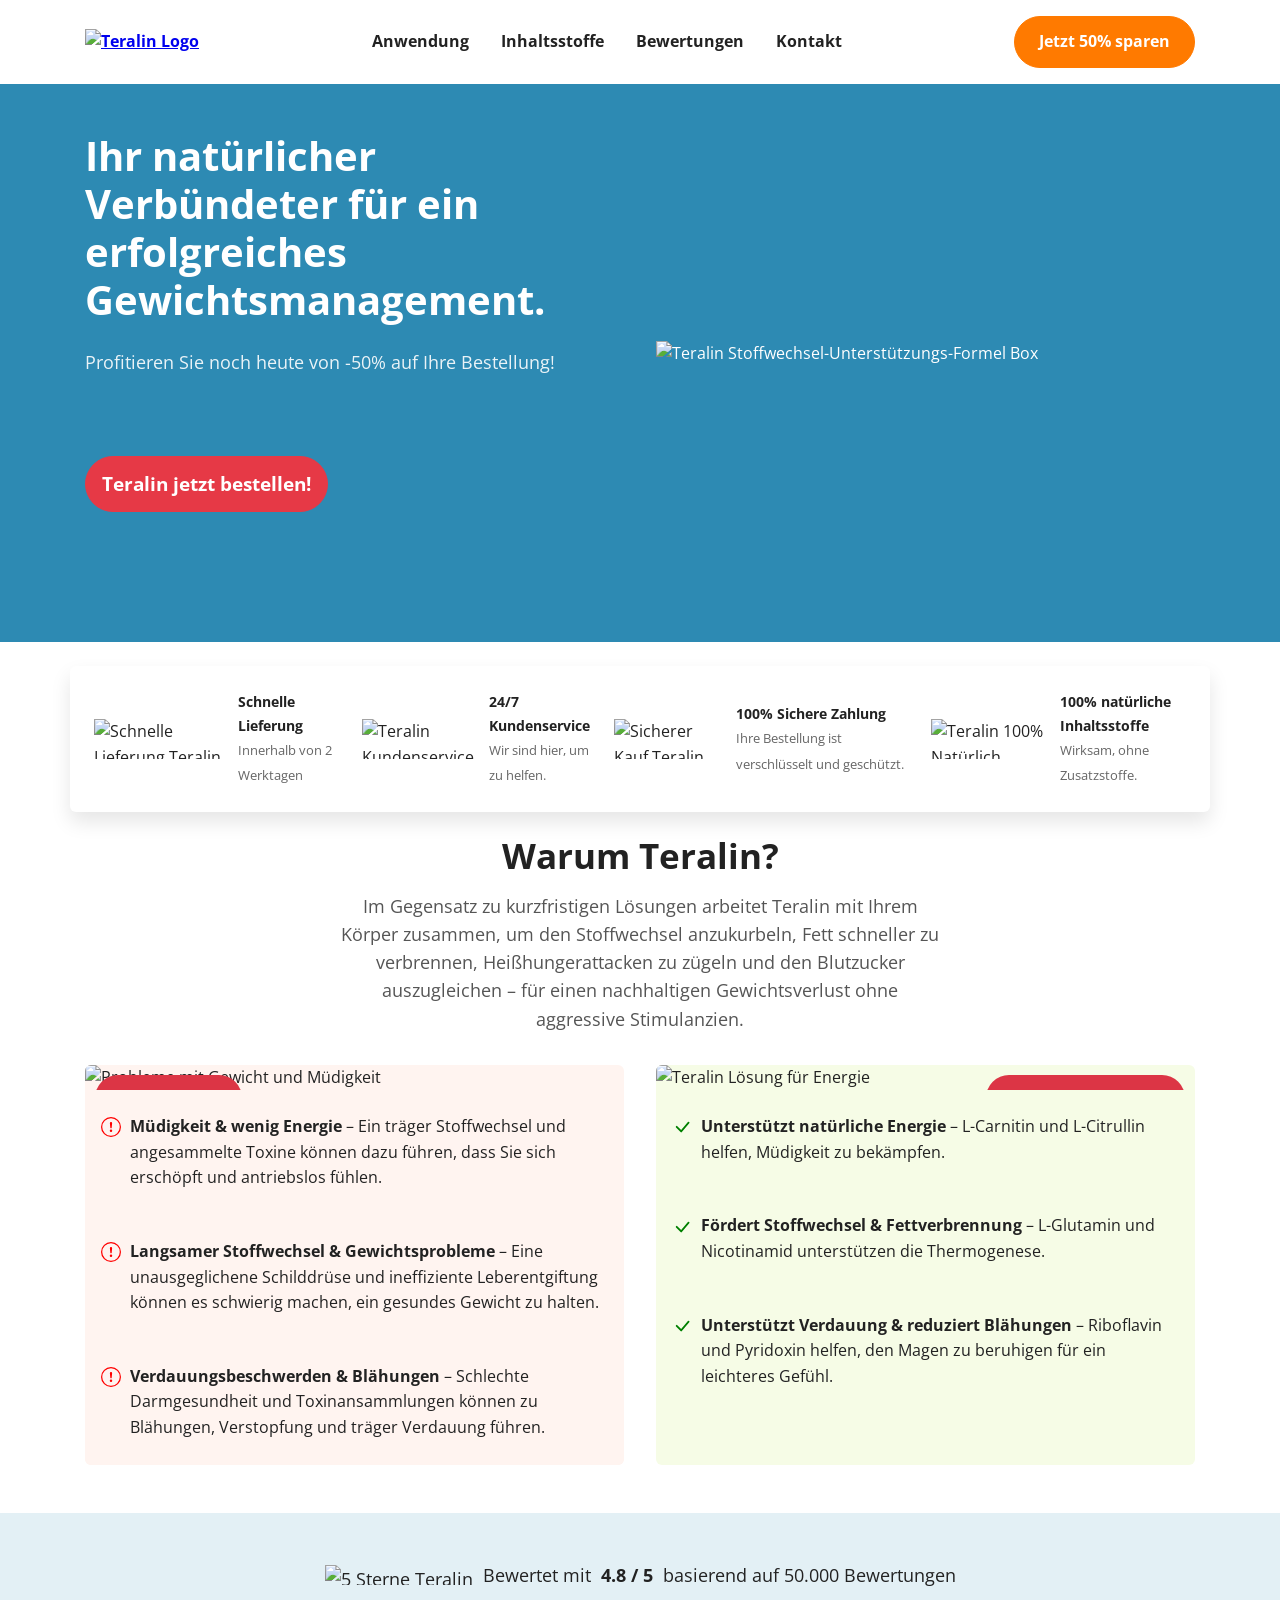
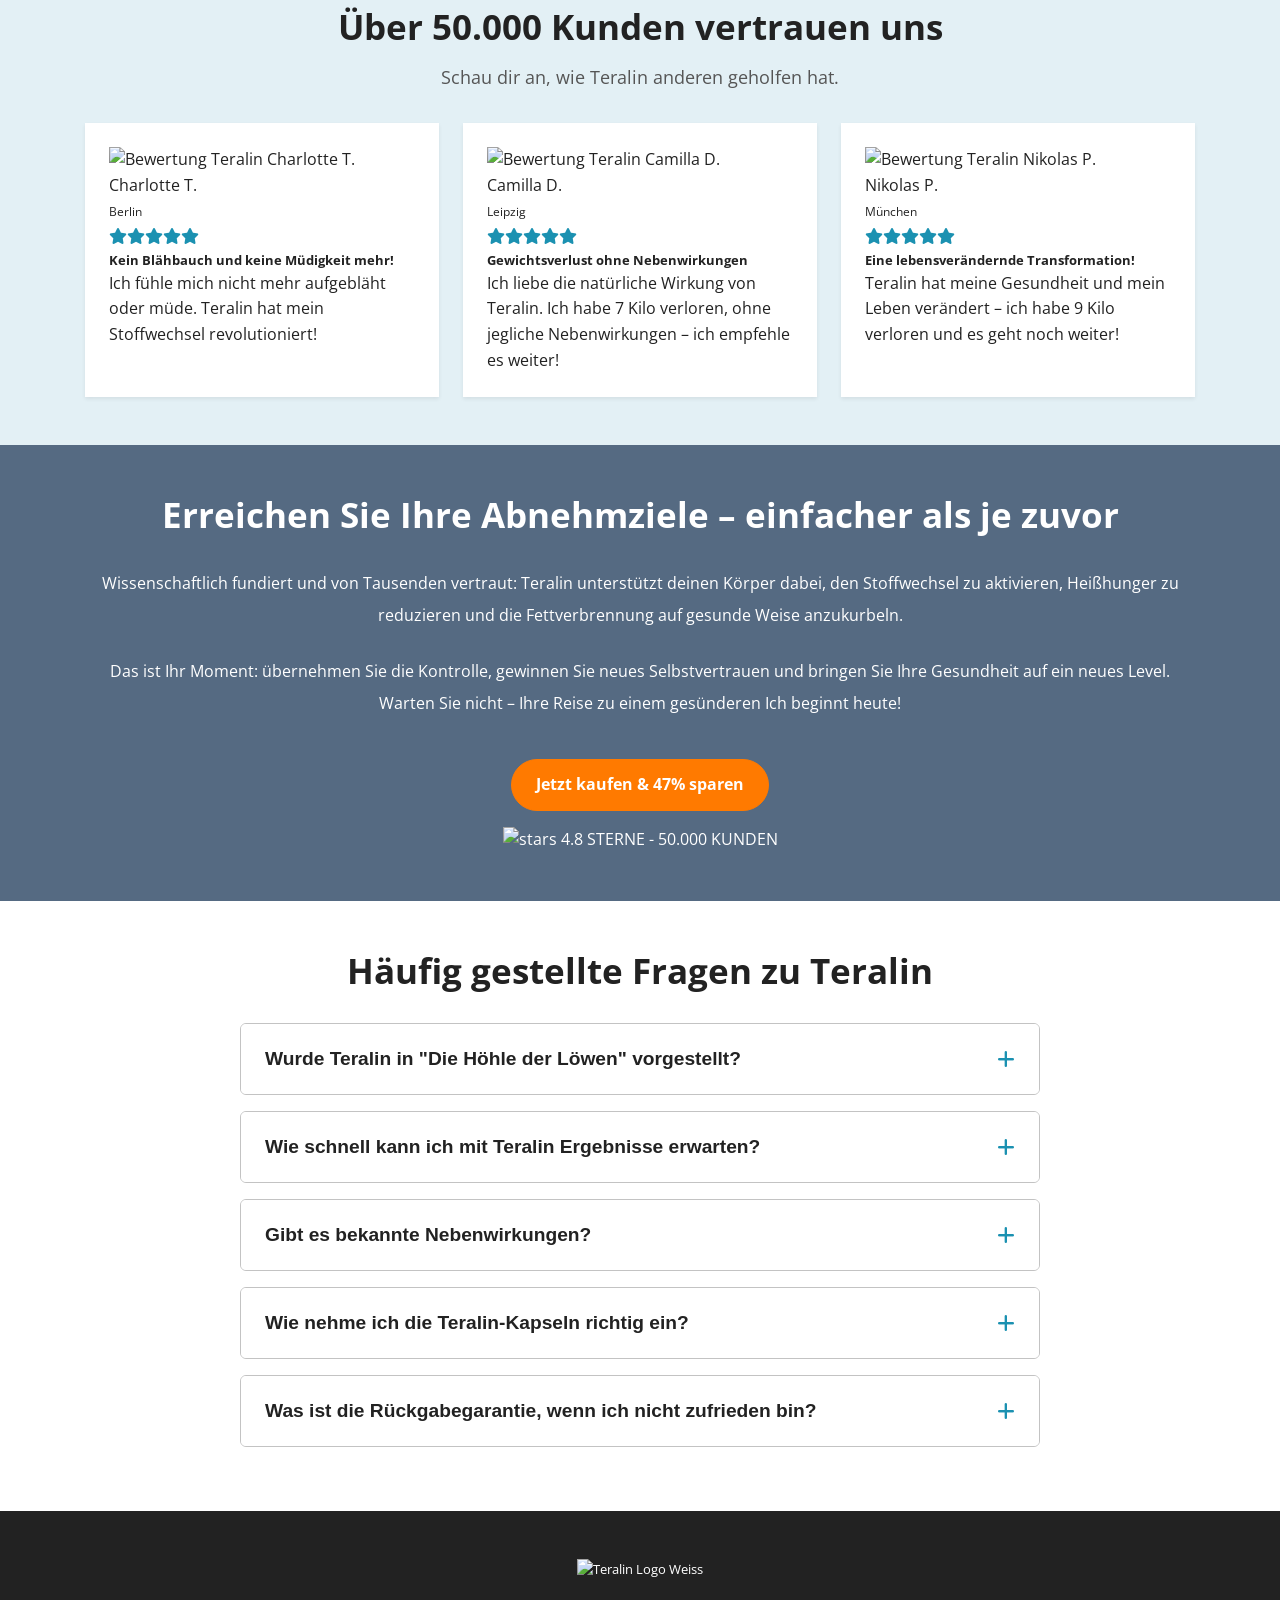
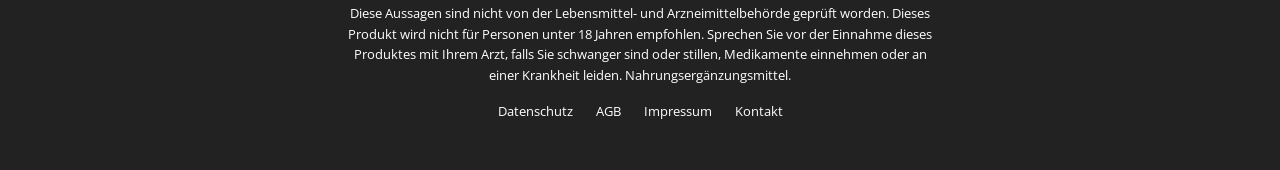
==== index_old.html @ 9d72eab4 "Migrate tw-teralin-de from droplet 64.23.143.127" ====
<!DOCTYPE html>
<html lang="de-DE">
<head>
    <meta charset="UTF-8">
    <meta name="viewport" content="width=device-width, initial-scale=1.0">
    
    <title>Teralin Deutschland - Natürliche Unterstützung für das Gewichtsmanagement | Bewertungen & Preis</title>
    <meta name="description" content="Entdecken Sie Teralin, die natürliche Formel zur Unterstützung des Stoffwechsels. Wirksam für Gewichtsverlust und Wohlbefinden. Schließen Sie sich über 50.000 zufriedenen Kunden in Deutschland an. Lesen Sie die Bewertungen.">
    <meta name="keywords" content="Teralin, Teralin bewertung, Teralin Deutschland, gewichtsverlust, stoffwechsel, nahrungsergänzungsmittel, natürlich, Teralin preis, kaufen Teralin">
    <meta name="robots" content="index, follow">
    
    <link rel="preconnect" href="https://fonts.googleapis.com">
    <link rel="preconnect" href="https://fonts.gstatic.com" crossorigin>
    <link href="https://fonts.googleapis.com/css2?family=Open+Sans:wght@400;700&display=swap" rel="stylesheet">
    
    <link rel="stylesheet" href="https://cdnjs.cloudflare.com/ajax/libs/font-awesome/6.5.2/css/all.min.css">
    
    <link rel="stylesheet" href="style.css">
    
    <link rel="icon" type="image/png" href="images/favicon.png">
</head>
<body>

    <header class="main-header">
        <div class="container header-container">
            <a href="/de/" class="logo">
                <img src="images/logo.svg" alt="Teralin Logo">
            </a>
            <nav class="desktop-nav">
                <a href="anwendung.html">Anwendung</a>
                <a href="inhaltsstoffe.html">Inhaltsstoffe</a>
                <a href="bewertungen.html">Bewertungen</a>
                <a href="kontakt.html">Kontakt</a>
            </nav>
            <a href="#order-section" class="cta-button header-cta">Jetzt 50% sparen</a>
        </div>
    </header>

    <main>
        <section class="hero-section">
            <div class="container hero-container">
                <div class="hero-content">
                    <h1>Ihr natürlicher Verbündeter für ein erfolgreiches Gewichtsmanagement.</h1>
                    <p class="hero-subtitle">Profitieren Sie noch heute von -50% auf Ihre Bestellung!</p>
                </div>
                <div class="hero-image">
                    <img src="images/teralin-box.avif" alt="Teralin Stoffwechsel-Unterstützungs-Formel Box">
                </div>
                <a href="#order-section" class="cta-button hero-main-cta">Teralin jetzt bestellen!</a>
            </div>

            <div class="features-bar">
                <div class="container features-container">
                    <div class="feature-item">
                        <img src="images/icon-truck.svg" alt="Schnelle Lieferung Teralin">
                        <div>
                            <strong>Schnelle Lieferung</strong>
                            <span>Innerhalb von 2 Werktagen</span>
                        </div>
                    </div>
                    <div class="feature-item">
                        <img src="images/icon-headset.svg" alt="Teralin Kundenservice">
                        <div>
                            <strong>24/7 Kundenservice</strong>
                            <span>Wir sind hier, um zu helfen.</span>
                        </div>
                    </div>
                    <div class="feature-item">
                        <img src="images/icon-lock.svg" alt="Sicherer Kauf Teralin">
                        <div>
                            <strong>100% Sichere Zahlung</strong>
                            <span>Ihre Bestellung ist verschlüsselt und geschützt.</span>
                        </div>
                    </div>
                    <div class="feature-item">
                        <img src="images/icon-leaf.svg" alt="Teralin 100% Natürlich">
                        <div>
                            <strong>100% natürliche Inhaltsstoffe</strong>
                            <span>Wirksam, ohne Zusatzstoffe.</span>
                        </div>
                    </div>
                </div>
            </div>
        </section>
        
        
        <section class="why-teralin-section" id="order-section">
            <div class="container">
                <h2>Warum Teralin?</h2>
                <p class="section-subtitle">Im Gegensatz zu kurzfristigen Lösungen arbeitet Teralin mit Ihrem Körper zusammen, um den Stoffwechsel anzukurbeln, Fett schneller zu verbrennen, Heißhungerattacken zu zügeln und den Blutzucker auszugleichen – für einen nachhaltigen Gewichtsverlust ohne aggressive Stimulanzien.</p>
                <div class="problem-solution-grid">
                    <div class="card problem-card">
                        <span class="badge text-bg-danger card-badge-top card-badge-top-left">Das Problem</span><img class="card-img-top" alt="Probleme mit Gewicht und Müdigkeit" src="images/issue.jpg">
                        <ul class="list-group list-group-flush">
                            <li class="list-group-item"><svg xmlns="http://www.w3.org/2000/svg" width="20" height="20" fill="red" class="bi bi-exclamation-circle" viewbox="0 0 16 16"><path d="M8 15A7 7 0 1 1 8 1a7 7 0 0 1 0 14m0 1A8 8 0 1 0 8 0a8 8 0 0 0 0 16"></path><path d="M7.002 11a1 1 0 1 1 2 0 1 1 0 0 1-2 0M7.1 4.995a.905.905 0 1 1 1.8 0l-.35 3.507a.552.552 0 0 1-1.1 0z"></path></svg><strong>Müdigkeit & wenig Energie</strong>&nbsp;–&nbsp;Ein träger Stoffwechsel und angesammelte Toxine können dazu führen, dass Sie sich erschöpft und antriebslos fühlen.</li>
                            <li class="list-group-item"><svg xmlns="http://www.w3.org/2000/svg" width="20" height="20" fill="red" class="bi bi-exclamation-circle" viewbox="0 0 16 16"><path d="M8 15A7 7 0 1 1 8 1a7 7 0 0 1 0 14m0 1A8 8 0 1 0 8 0a8 8 0 0 0 0 16"></path><path d="M7.002 11a1 1 0 1 1 2 0 1 1 0 0 1-2 0M7.1 4.995a.905.905 0 1 1 1.8 0l-.35 3.507a.552.552 0 0 1-1.1 0z"></path></svg><strong>Langsamer Stoffwechsel & Gewichtsprobleme</strong>&nbsp;–&nbsp;Eine unausgeglichene Schilddrüse und ineffiziente Leberentgiftung können es schwierig machen, ein gesundes Gewicht zu halten.</li>
                            <li class="list-group-item"><svg xmlns="http://www.w3.org/2000/svg" width="20" height="20" fill="red" class="bi bi-exclamation-circle" viewbox="0 0 16 16"><path d="M8 15A7 7 0 1 1 8 1a7 7 0 0 1 0 14m0 1A8 8 0 1 0 8 0a8 8 0 0 0 0 16"></path><path d="M7.002 11a1 1 0 1 1 2 0 1 1 0 0 1-2 0M7.1 4.995a.905.905 0 1 1 1.8 0l-.35 3.507a.552.552 0 0 1-1.1 0z"></path></svg><strong>Verdauungsbeschwerden & Blähungen</strong>&nbsp;–&nbsp;Schlechte Darmgesundheit und Toxinansammlungen können zu Blähungen, Verstopfung und träger Verdauung führen.</li>
                        </ul>
                    </div>
                    <div class="card solution-card">
                        <span class="badge text-bg-success card-badge-top card-badge-top-right">Die Teralin-Lösung</span><img class="card-img-top" alt="Teralin Lösung für Energie" src="images/solution.avif">
                        <ul class="list-group list-group-flush">
                            <li class="list-group-item"><svg xmlns="http://www.w3.org/2000/svg" width="20" height="20" fill="green" class="bi bi-check-lg" viewbox="0 0 16 16"><path d="M12.736 3.97a.733.733 0 0 1 1.047 0c.286.289.29.756.01 1.05L7.88 12.01a.733.733 0 0 1-1.065.02L3.217 8.384a.757.757 0 0 1 0-1.06.733.733 0 0 1 1.047 0l3.052 3.093 5.4-6.425z"></path></svg><strong>Unterstützt natürliche Energie</strong>&nbsp;–&nbsp;L-Carnitin und L-Citrullin helfen, Müdigkeit zu bekämpfen.</li>
                            <li class="list-group-item"><svg xmlns="http://www.w3.org/2000/svg" width="20" height="20" fill="green" class="bi bi-check-lg" viewbox="0 0 16 16"><path d="M12.736 3.97a.733.733 0 0 1 1.047 0c.286.289.29.756.01 1.05L7.88 12.01a.733.733 0 0 1-1.065.02L3.217 8.384a.757.757 0 0 1 0-1.06.733.733 0 0 1 1.047 0l3.052 3.093 5.4-6.425z"></path></svg><strong>Fördert Stoffwechsel & Fettverbrennung</strong>&nbsp;–&nbsp;L-Glutamin und Nicotinamid unterstützen die Thermogenese.</li>
                            <li class="list-group-item"><svg xmlns="http://www.w3.org/2000/svg" width="20" height="20" fill="green" class="bi bi-check-lg" viewbox="0 0 16 16"><path d="M12.736 3.97a.733.733 0 0 1 1.047 0c.286.289.29.756.01 1.05L7.88 12.01a.733.733 0 0 1-1.065.02L3.217 8.384a.757.757 0 0 1 0-1.06.733.733 0 0 1 1.047 0l3.052 3.093 5.4-6.425z"></path></svg><strong>Unterstützt Verdauung & reduziert Blähungen</strong>&nbsp;–&nbsp;Riboflavin und Pyridoxin helfen, den Magen zu beruhigen für ein leichteres Gefühl.</li>
                        </ul>
                    </div>
                </div>
            </div>
        </section>

        <section class="testimonials-section">
            <div class="container">
                <div class="rating-summary">
                    <img src="images/Stars.svg" alt="5 Sterne Teralin">
                    Bewertet mit <strong>4.8 / 5</strong> basierend auf 50.000 Bewertungen
                </div>
                <h2>Über 50.000 Kunden vertrauen uns</h2>
                <p class="section-subtitle">Schau dir an, wie Teralin anderen geholfen hat.</p>
                <div class="testimonials-grid">
                    <div class="testimonial-card"><div class="d-flex align-items-center"><img src="images/author6.jpg" class="rounded-circle me-3" alt="Bewertung Teralin Charlotte T." width="48" height="48"><div><div class="fw-bold">Charlotte T.</div><div class="d-flex align-items-center"><span style="font-size: 12px;">Berlin</span></div></div></div><div class="d-flex mt-3"><i class="fa fa-star text-primary me-1"></i><i class="fa fa-star text-primary me-1"></i><i class="fa fa-star text-primary me-1"></i><i class="fa fa-star text-primary me-1"></i><i class="fa fa-star text-primary me-1"></i></div><h5 class="mt-3">Kein Blähbauch und keine Müdigkeit mehr!</h5><p class="mb-0">Ich fühle mich nicht mehr aufgebläht oder müde. Teralin hat mein Stoffwechsel revolutioniert!</p></div>
                    <div class="testimonial-card"><div class="d-flex align-items-center"><img src="images/author5.jpg" class="rounded-circle me-3" alt="Bewertung Teralin Camilla D." width="48" height="48"><div><div class="fw-bold">Camilla D.</div><div class="d-flex align-items-center"><span style="font-size: 12px;">Leipzig</span></div></div></div><div class="d-flex mt-3"><i class="fa fa-star text-primary me-1"></i><i class="fa fa-star text-primary me-1"></i><i class="fa fa-star text-primary me-1"></i><i class="fa fa-star text-primary me-1"></i><i class="fa fa-star text-primary me-1"></i></div><h5 class="mt-3">Gewichtsverlust ohne Nebenwirkungen</h5><p class="mb-0">Ich liebe die natürliche Wirkung von Teralin. Ich habe 7 Kilo verloren, ohne jegliche Nebenwirkungen – ich empfehle es weiter!</p></div>
                    <div class="testimonial-card"><div class="d-flex align-items-center"><img src="images/author4.jpg" class="rounded-circle me-3" alt="Bewertung Teralin Nikolas P." width="48" height="48"><div><div class="fw-bold">Nikolas P.</div><div class="d-flex align-items-center"><span style="font-size: 12px;">München</span></div></div></div><div class="d-flex mt-3"><i class="fa fa-star text-primary me-1"></i><i class="fa fa-star text-primary me-1"></i><i class="fa fa-star text-primary me-1"></i><i class="fa fa-star text-primary me-1"></i><i class="fa fa-star text-primary me-1"></i></div><h5 class="mt-3">Eine lebensverändernde Transformation!</h5><p class="mb-0">Teralin hat meine Gesundheit und mein Leben verändert – ich habe 9 Kilo verloren und es geht noch weiter!</p></div>
                </div>
            </div>
        </section>
        
        <section class="final-cta-section" style="background-image: url(images/bg-comp.jpg)">
            <div class="container">
                <h2 class="text-white mb-4">Erreichen Sie Ihre Abnehmziele – einfacher als je zuvor</h2>
                <p>Wissenschaftlich fundiert und von Tausenden vertraut: Teralin unterstützt deinen Körper dabei, den Stoffwechsel zu aktivieren, Heißhunger zu reduzieren und die Fettverbrennung auf gesunde Weise anzukurbeln.</p>
                <p>Das ist Ihr Moment: übernehmen Sie die Kontrolle, gewinnen Sie neues Selbstvertrauen und bringen Sie Ihre Gesundheit auf ein neues Level. Warten Sie nicht – Ihre Reise zu einem gesünderen Ich beginnt heute!</p>
                <a href="#order-section" class="cta-button">Jetzt kaufen & 47% sparen</a>
                <div class="mt-3 d-flex justify-content-center align-items-center mb-3"><img class="me-2" src="images/Stars.svg" alt="stars"> 4.8 STERNE - 50.000 KUNDEN</div>
            </div>
        </section>
        
        <section class="faq-section">
                     <div class="container">
                        <h2>Häufig gestellte Fragen zu Teralin</h2>
                        <div class="accordion">
                            <div class="accordion-item">
                                <button class="accordion-header">Wurde Teralin in "Die Höhle der Löwen" vorgestellt?</button>
                                <div class="accordion-content">
                                    <p>Teralin hat online für viel Gesprächsstoff gesorgt, was zu Fragen über einen möglichen Auftritt in TV-Shows wie "Die Höhle der Löwen" geführt hat. Um es klarzustellen: Teralin wurde bisher nicht offiziell in dieser Sendung vorgestellt. Unsere wachsende Popularität verdanken wir den echten, positiven Ergebnissen unserer über 50.000 Kunden und der Mundpropaganda, die daraus entsteht. Wir konzentrieren uns darauf, eine qualitativ hochwertige, natürliche Formel zu liefern, die für sich selbst spricht.</p>
                                </div>
                            </div>
                            <div class="accordion-item">
                                <button class="accordion-header">Wie schnell kann ich mit Teralin Ergebnisse erwarten?</button>
                                <div class="accordion-content">
                                    <p>Die Wirkung von Teralin ist individuell, aber viele Anwender berichten von einem spürbaren Anstieg ihrer Energie und einem verbesserten Wohlbefinden bereits nach wenigen Tagen. Für sichtbare Ergebnisse beim Gewichtsmanagement empfehlen wir eine konsequente Anwendung von mindestens 30 Tagen. Dies gibt Ihrem Körper die nötige Zeit, sich auf die natürlichen Inhaltsstoffe einzustellen und den Stoffwechsel effektiv zu optimieren.</p>
                                </div>
                            </div>
                            <div class="accordion-item">
                                <button class="accordion-header">Gibt es bekannte Nebenwirkungen?</button>
                                <div class="accordion-content">
                                    <p>Teralin wird mit rein natürlichen Inhaltsstoffen formuliert und ist für seine hohe Verträglichkeit bekannt. Nebenwirkungen sind sehr selten. Wie bei jedem Nahrungsergänzungsmittel können Personen mit spezifischen Allergien oder Vorerkrankungen empfindlich reagieren. Wir empfehlen daher, vor der Einnahme die Liste der Inhaltsstoffe zu prüfen und bei Bedenken oder bestehenden medizinischen Behandlungen Rücksprache mit Ihrem Arzt zu halten.</p>
                                </div>
                            </div>
                             <div class="accordion-item">
                                <button class="accordion-header">Wie nehme ich die Teralin-Kapseln richtig ein?</button>
                                <div class="accordion-content">
                                    <p>Für optimale Ergebnisse empfehlen wir die Einnahme von einer Kapsel Teralin täglich, vorzugsweise vor einer Hauptmahlzeit mit zwei großen Gläsern Wasser. Dies stellt sicher, dass die Wirkstoffe effektiv vom Körper aufgenommen werden und über den Tag hinweg ihre volle Wirkung entfalten können. Regelmäßigkeit ist der Schlüssel zum Erfolg.</p>
                                </div>
                            </div>
                            <div class="accordion-item">
                                <button class="accordion-header">Was ist die Rückgabegarantie, wenn ich nicht zufrieden bin?</button>
                                <div class="accordion-content">
                                    <p>Ihre Zufriedenheit mit Teralin ist unsere oberste Priorität. Wir sind von unserem Produkt so überzeugt, dass wir eine 60-tägige Geld-zurück-Garantie anbieten. Wenn Sie aus irgendeinem Grund nicht mit Ihren Ergebnissen zufrieden sind, können Sie das Produkt innerhalb von 60 Tagen zurücksenden und erhalten eine vollständige Rückerstattung gemäß unseren Allgemeinen Geschäftsbedingungen.</p>
                                </div>
                            </div>
                        </div>
                     </div>
                </section>
    </main>
    
    <footer class="main-footer">
        <div class="container">
             <img src="images/logo-white.svg" alt="Teralin Logo Weiss" class="footer-logo">
             <p>Diese Aussagen sind nicht von der Lebensmittel- und Arzneimittelbehörde geprüft worden. Dieses Produkt wird nicht für Personen unter 18 Jahren empfohlen. Sprechen Sie vor der Einnahme dieses Produktes mit Ihrem Arzt, falls Sie schwanger sind oder stillen, Medikamente einnehmen oder an einer Krankheit leiden. Nahrungsergänzungsmittel.</p>
             <div class="footer-links">
                  <a href="datenschutz.html">Datenschutz</a>
                  <a href="agb.html">AGB</a>
                  <a href="impressum.html">Impressum</a>
                  <a href="kontakt.html">Kontakt</a>
             </div>
        </div>
    </footer>

    <script src="script.js"></script>

</body>
</html>
---- style.css ----
/* ======== GLOBAL STYLES & VARIABLES ======== */
/* Pulse animation for sticky CTA */
@keyframes pulse-subtle {
    0% { transform: scale(1); opacity: 1; }
    50% { transform: scale(1.02); opacity: 0.95; }
    100% { transform: scale(1); opacity: 1; }
}
:root {
    --primary-blue: #1b91b1;
    --hero-bg-blue: #2d8ab3;
    --cta-red: #ff7a00;
    --text-dark: #222;
    --text-light: #fff;
    --background-grey: #e3f0f5; /* bg-light-red from old css */
    --border-color: #c3c3c3;
    --font-family: 'Open Sans', sans-serif;
    --border-radius: 0.375rem;
}

* {
    box-sizing: border-box;
    margin: 0;
    padding: 0;
}

body {
    font-family: var(--font-family);
    color: var(--text-dark);
    line-height: 1.6;
    background-color: #fff;
}

.container {
    max-width: 1140px;
    margin: 0 auto;
    padding: 0 15px;
}

h1, h2, h3 {
    font-weight: 700;
    line-height: 1.2;
}

h1 { font-size: 2rem; }
h2 { font-size: 2.2rem; text-align: center; margin-bottom: 1rem; }
h3 { font-size: 1.2rem; }
.section-subtitle {
    text-align: center;
    max-width: 600px;
    margin: 0 auto 2rem auto;
    color: #555;
    font-size: 1.1rem;
}

/* ======== HEADER ======== */
.main-header.sticky-active {
    position: fixed; /* Changed to fixed for better cross-browser consistency */
    top: 0;
    left: 0;
    width: 100%;
    z-index: 1000;
    box-shadow: 0 2px 10px rgba(0,0,0,0.1);
    animation: slideDown 0.5s ease-out;
}

.main-header.sticky-active .header-cta {
    animation: pulse-subtle 1.5s infinite ease-in-out; /* Apply the subtle pulse */
}

@keyframes slideDown {
    from {
        transform: translateY(-100%);
    }
    to {
        transform: translateY(0);
    }
}

/* Push down main content when header is NOT sticky to avoid jump */

.main-header {
    background: #fff;
    padding: 1rem 0;
    font-weight: 700;
}
.header-container {
    display: flex;
    justify-content: space-between;
    align-items: center;
}
.logo img { height: 40px; }
.desktop-nav { display: none; } /* Mobile first */
.desktop-nav a {
    color: var(--text-dark);
    text-decoration: none;
    padding: 0 1rem;
}
.desktop-nav a:hover { color: var(--primary-blue); }

/* ======== CTA BUTTONS ======== */
.cta-button {
    display: inline-block;
    background-color: var(--cta-red);
    color: var(--text-light) !important;
    padding: 0.75rem 1.5rem;
    border-radius: 2rem;
    text-decoration: none;
    font-weight: 700;
    border: 1px solid var(--cta-red);
    cursor: pointer;
    text-align: center;
    transition: background-color 0.2s;
}
.cta-button:hover {
    background-color: #d66800;
    border-color: #d66800;
}
.package-cta-outline {
    display: block;
    background-color: transparent;
    color: var(--cta-red);
    padding: 0.75rem 1.5rem;
    border-radius: 2rem;
    text-decoration: none;
    font-weight: 700;
    border: 1px solid var(--cta-red);
    cursor: pointer;
    text-align: center;
    width: 100%;
    margin-top: 1rem;
}
.package-cta-outline:hover {
    background-color: var(--cta-red);
    color: var(--text-light);
}

/* ======== HERO SECTION ======== */
.hero-section {
    background-color: var(--hero-bg-blue);
    padding: 2rem 0 0 0;
    color: var(--text-light);
}
.hero-container {
    display: flex;
    flex-direction: column;
    align-items: center;
    text-align: center;
}
.hero-content h1 {
    font-weight: 700;
    margin-bottom: 1.5rem;
}
.hero-main-cta {
    padding: 0.75rem 1rem;
    background-color: #e63946; /* Using red from mobile design */
    border-color: #e63946;
    font-size: 1.2rem;
    margin-top: 2rem; /* <-- ADD THIS LINE */
    margin-bottom: 2rem; /* <-- ADD THIS LINE */
}
.hero-main-cta:hover {
    background-color: #c9303e;
    border-color: #c9303e;
}

.hero-image {
    margin-top: 2rem;
}
.hero-image img {
    max-width: 280px;
}

.hero-subtitle {
    font-size: 1.1rem;
    font-weight: 400;
    opacity: 0.9;
    margin-top: 0.5rem;
    margin-bottom: 1.5rem;
}
/* ======== FEATURES BAR ======== */
.features-bar {
    background: #fff;
    color: var(--text-dark);
    padding: 1.5rem 0;
}
.features-container {
    display: flex;
    flex-direction: column;
    gap: 1.5rem;
}
.feature-item {
    display: flex;
    align-items: center;
    gap: 15px;
}
.feature-item img {
    height: 40px;
}
.feature-item strong {
    display: block;
    font-size: 0.9rem;
}
.feature-item span {
    font-size: 0.8rem;
    color: #666;
}

/* ======== CONTENT WRAPPER & SECTIONS ======== */
.main-content-wrapper {
    background-color: var(--background-grey);
}
.order-section, .why-teralin-section, .testimonials-section, .faq-section {
    padding: 3rem 0;
}
.why-teralin-section { background-color: #fff; }

/* ======== PACKAGES ======== */
.packages-grid {
    display: grid;
    grid-template-columns: 1fr;
    gap: 1.5rem;
}
.package-card {
    background: #fff;
    border: 1px solid var(--border-color);
    border-radius: var(--border-radius);
    padding: 1.5rem 1rem;
    text-align: center;
    position: relative;
    display: flex;
    flex-direction: column;
}
.package-card.popular {
    border: 1px solid var(--primary-blue);
    background: linear-gradient(180deg, #e9f8fc, #fff 100%);
    order: -1; /* Puts it first on mobile */
}
.package-tag {
    position: absolute;
    top: -40px;
    left: 50%;
    transform: translateX(-50%);
    background: #e42100;
    color: white;
    padding: 0.25rem 0.5rem;
    border-radius: var(--border-radius);
    font-size: 0.8rem;
    font-weight: 700;
    width: 80%;
    animation: bounce-slow 1.5s infinite;
}
.package-tag::after {
    content: ''; position: absolute; bottom: -8px; left: 50%; transform: translateX(-50%);
    width: 0; height: 0; border-left: 8px solid transparent; border-right: 8px solid transparent; border-top: 8px solid #e02b00;
}
@keyframes bounce-slow {
    0%, 100% { transform: translate(-50%, -10px); }
    50% { transform: translate(-50%, 0); }
}

.package-card h3 { margin-bottom: 0.25rem; }
.offer-text { color: #dc3545; text-transform: uppercase; font-weight: 700; margin-bottom: 1rem; }
.package-card img { max-width: 100%; height: auto; margin-bottom: 1rem; }
.price-info { display: flex; align-items: center; justify-content: space-between; gap: 10px; padding: 1rem 0; border-top: 1px solid var(--border-color); border-bottom: 1px solid var(--border-color); }
.price-per-pack { font-size: 2.2rem; font-weight: 700; color: #000; }
.price-label { font-size: 0.9rem; line-height: 1.1; color: #666; }
.discount-info { font-size: 14px; color: #dc3545; font-weight: 700; text-align: right; }
.badge { background-color: #dc3545; color: white; border-radius: 50px; padding: 0.2em 0.6em; font-size: 0.9em; display: block; margin-bottom: 0.25rem; }
.total-price { padding: 1rem 0; font-size: 1rem; color: #595959; }
.old-price { text-decoration: line-through; margin-right: 0.5rem; font-size: 1.2rem; }
.features-list { list-style: none; padding: 0; text-align: left; margin: 1rem 0; flex-grow: 1; }
.features-list li { padding-left: 1.5rem; position: relative; margin-bottom: 0.5rem; }
.features-list li::before { content: ''; font-family: 'Font Awesome 6 Free'; font-weight: 900; color: var(--cta-red); position: absolute; left: 0; }
.package-cta { width: 100%; margin-top: auto; }

/* ======== WHY TERALIN ======== */
.problem-solution-grid { display: grid; grid-template-columns: 1fr; gap: 2rem; margin-top: 2rem; }
.card { position: relative; border: none; border-radius: var(--border-radius); overflow: hidden; }
.card .list-group-item { border-color: #e2e8d4; padding: 1.5rem 1.5rem 1.5rem 2.8rem; position: relative; }
.card .list-group-item .bi { position: absolute; left: 1rem; top: 1.7rem; }
.card .card-badge-top { position: absolute; top: 10px; padding: .5rem 1rem; font-size: 1.2rem; }
.card .card-badge-top-left { left: 10px; }
.card .card-badge-top-right { right: 10px; }
.problem-card { background:#fff4f0; }
.problem-card .list-group-item { background: #fff4f0; }
.solution-card { background: #f6fce6; }
.solution-card .list-group-item { background: #f6fce6; }
.card img { width: 100%; height: auto; }

/* ======== TESTIMONIALS ======== */
.testimonials-section { background: var(--background-grey); }
.rating-summary { display: flex; justify-content: center; align-items: center; gap: 10px; margin-bottom: 1rem; font-size: 1.1rem; }
.rating-summary img { height: 20px; }
.testimonials-grid { display: grid; grid-template-columns: 1fr; gap: 1.5rem; margin-top: 2rem; }
.testimonial-card { background: #fff; padding: 1.5rem; box-shadow: 0 0.125rem 0.25rem rgba(0,0,0,.075); }
.testimonial-card .d-flex.mt-3 { color: var(--primary-blue); }

/* ======== FINAL CTA ======== */
.final-cta-section { background-position: center; background-size: cover; padding: 3rem 1rem; color: var(--text-light); text-align: center; position: relative; }
.final-cta-section::before { content: ''; position: absolute; top: 0; left: 0; right: 0; bottom: 0; background: rgba(13, 44, 78, 0.7); }
.final-cta-section .container { position: relative; z-index: 2; }
.final-cta-section h2 { color: var(--text-light); }
/* --- Spacing adjustment for the Final CTA Section --- */
.final-cta-section h2 {
    margin-bottom: 2rem; /* Increases space below the main headline */
}

.final-cta-section p {
    line-height: 2;      /* Increases line spacing WITHIN the paragraphs */
    margin-bottom: 1.5rem; /* Increases space BETWEEN the paragraphs */
}

.final-cta-section .cta-button {
    margin-top: 1rem; /* Adds more space above the button */
    margin-bottom: 1rem;
}

/* ======== FAQ ======== */
.faq-section { background: #fff; }
.accordion {
    max-width: 800px;
    margin: 2rem auto 0 auto;
}
.accordion-item {
    background-color: #fff;
    border: 1px solid var(--border-color);
    border-radius: var(--border-radius);
    margin-bottom: 1rem;
    overflow: hidden;
}
.accordion-header {
    width: 100%;
    background-color: #fff;
    border: none;
    cursor: pointer;
    display: flex;
    justify-content: space-between;
    align-items: center;
    padding: 1.5rem;
    text-align: left;
    font-size: 1.2rem;
    font-weight: 700;
    color: var(--text-dark);
    transition: background-color 0.3s ease;
}
.accordion-header:hover {
    background-color: var(--background-grey);
}
.accordion-header::after {
    content: '\f067'; /* Font Awesome plus icon */
    font-family: 'Font Awesome 6 Free';
    font-weight: 900;
    color: var(--primary-blue);
    transition: transform 0.3s ease;
}
.accordion-header.active {
    color: var(--primary-blue);
}
.accordion-header.active::after {
    content: '\f068'; /* Font Awesome minus icon */
}
.accordion-content {
    max-height: 0;
    overflow: hidden;
    transition: max-height 0.3s ease-out;
}
.accordion-content p {
    padding: 0 1.5rem 1.5rem 1.5rem;
    margin: 0;
    font-size: 1rem;
    line-height: 1.6;
}


/* ======== FOOTER ======== */
.main-footer { background: #222; color: #fff; font-size: .8rem; padding: 3rem 0; text-align: center; }
.main-footer .footer-logo { width: 50px; margin-bottom: 1.5rem; }
.main-footer p { max-width: 600px; margin-left: auto; margin-right: auto; }
.main-footer .footer-links { margin-top: 1rem; }
.main-footer .footer-links a { color: #fff; text-decoration: none; margin: 0 10px; }
.main-footer .footer-links a:hover { text-decoration: underline; }

/* ======== RESPONSIVE STYLES (for Desktop View) ======== */

/* ======== RESPONSIVE STYLES (for Desktop View) ======== */
@media (min-width: 992px) {
    /* --- Sticky Header Reset for Desktop --- */
    body {
        padding-top: 0;
    }
    .main-header,
    .main-header.sticky-active {
        position: static;
        box-shadow: none;
        animation: none;
    }

    /* --- General Desktop Styles (Unchanged) --- */
 .desktop-nav, .header-cta { display: flex; align-items: center; }
 h1 { font-size: 2.5rem; }
 .hero-section { padding: 3rem 0 0 0; }

    /* --- HERO LAYOUT FIX FOR DESKTOP --- */
    /* We now use CSS Grid for a robust two-column layout */
    .hero-container {
        display: grid;
        grid-template-columns: 1fr 1fr;
        gap: 2rem;
        align-items: center;
        text-align: left;
        padding-bottom: 3rem;
    }
    .hero-content {
        grid-column: 1; /* Puts text in the first column */
        grid-row: 1;
    }
    .hero-main-cta {
        grid-column: 1; /* Puts button in the first column... */
        grid-row: 2;    /* ...right below the text */
        justify-self: start; /* Aligns button to the left */
        margin-top: 1.5rem;
    }
    .hero-image {
        grid-column: 2; /* Puts image in the second column */
        grid-row: 1 / 3; /* Makes image span both rows vertically */
    }
    .hero-image img { max-width: 450px; }

    /* --- Other Desktop Styles (Unchanged) --- */
 .features-bar { position: relative; bottom: -50px; z-index: 10; }
 .features-container { background: #fff; flex-direction: row; border-radius: var(--border-radius); box-shadow: 0 10px 20px rgba(0,0,0,0.1); padding: 1.5rem; }
 .feature-item { justify-content: center; }
 .main-content-wrapper { padding-top: 80px; }
 .packages-grid { grid-template-columns: repeat(3, 1fr); }
 .package-card.popular { order: 0; transform: translateY(-20px); }
 .problem-solution-grid { grid-template-columns: 1fr 1fr; }
 .testimonials-grid { grid-template-columns: repeat(3, 1fr); }
}

/* ======== SUBPAGE STYLES (Application, Ingredients, etc.) ======== */
.page-header {
    background-color: var(--hero-bg-blue);
    padding: 3rem 0;
    color: var(--text-light);
    text-align: center;
}

.page-header h1 {
    color: var(--text-light);
}

.page-content {
    padding: 3rem 0;
    background-color: #fff;
}

.page-content .container {
    max-width: 800px; /* More readable content width */
}

.page-content h2 {
    text-align: left;
    margin-top: 2.5rem;
    margin-bottom: 1rem;
}

.page-content p, .page-content li {
    font-size: 1.1rem;
    line-height: 1.8;
    color: #333;
}

.page-content ul {
    list-style-position: inside;
    padding-left: 1rem;
}

.page-content a {
    color: var(--primary-blue);
    text-decoration: none;
    font-weight: 700;
}

.page-content a:hover {
    text-decoration: underline;
}

.content-box {
    background-color: var(--background-grey);
    padding: 2rem;
    border-radius: var(--border-radius);
    margin: 2rem 0;
    border-left: 5px solid var(--primary-blue);
}

/* --- Reviews Page Specific --- */
.reviews-grid {
    display: grid;
    grid-template-columns: 1fr;
    gap: 1.5rem;
}
.review-card {
    background: #fff;
    padding: 1.5rem;
    border: 1px solid #eee;
    border-radius: var(--border-radius);
    box-shadow: 0 2px 5px rgba(0,0,0,0.05);
}
.review-card-header {
    display: flex;
    align-items: center;
    gap: 15px;
    margin-bottom: 1rem;
}
.review-card-header img {
    width: 50px;
    height: 50px;
    border-radius: 50%;
}
.review-card-stars {
    color: var(--primary-blue);
    margin-bottom: 1rem;
}

/* GCLID Popup Styles */
.popup-hidden { display: none; }

#gclid-popup-overlay {
    position: fixed; top: 0; left: 0; width: 100%; height: 100%;
    background: rgba(0, 0, 0, 0.75); z-index: 9998;
    display: flex; align-items: center; justify-content: center;
}

#gclid-popup-modal {
    background: #fff; padding: 2rem; border-radius: 8px;
    box-shadow: 0 5px 20px rgba(0,0,0,0.2); text-align: center;
    max-width: 90%; width: 500px; border-top: 5px solid var(--primary-blue);
    animation: fadeInPopup 0.3s ease-out;
}

/* Style Fix: Ensure correct font and spacing */
#gclid-popup-modal h2 {
    font-family: var(--font-family);
    margin-bottom: 1rem;
    font-size: 1.8rem;
}

#gclid-popup-modal p {
    margin-bottom: 2rem; font-size: 1.1rem;
    line-height: 1.6; color: #555;
}

.popup-button-container {
    display: flex;
    gap: 1rem;
}

#gclid-popup-modal .cta-button {
    width: 100%; padding: 1rem; font-size: 1.1rem;
    border: none;
}

#gclid-confirm-button {
    background-color: #28a745;
}
#gclid-confirm-button:hover {
    background-color: #218838;
}

/* New 'No' Button Style */
#gclid-decline-button {
    background-color: #dc3545;
}
#gclid-decline-button:hover {
    background-color: #c82333;
}

@keyframes fadeInPopup {
    from { opacity: 0; transform: scale(0.9); }
    to { opacity: 1; transform: scale(1); }
}
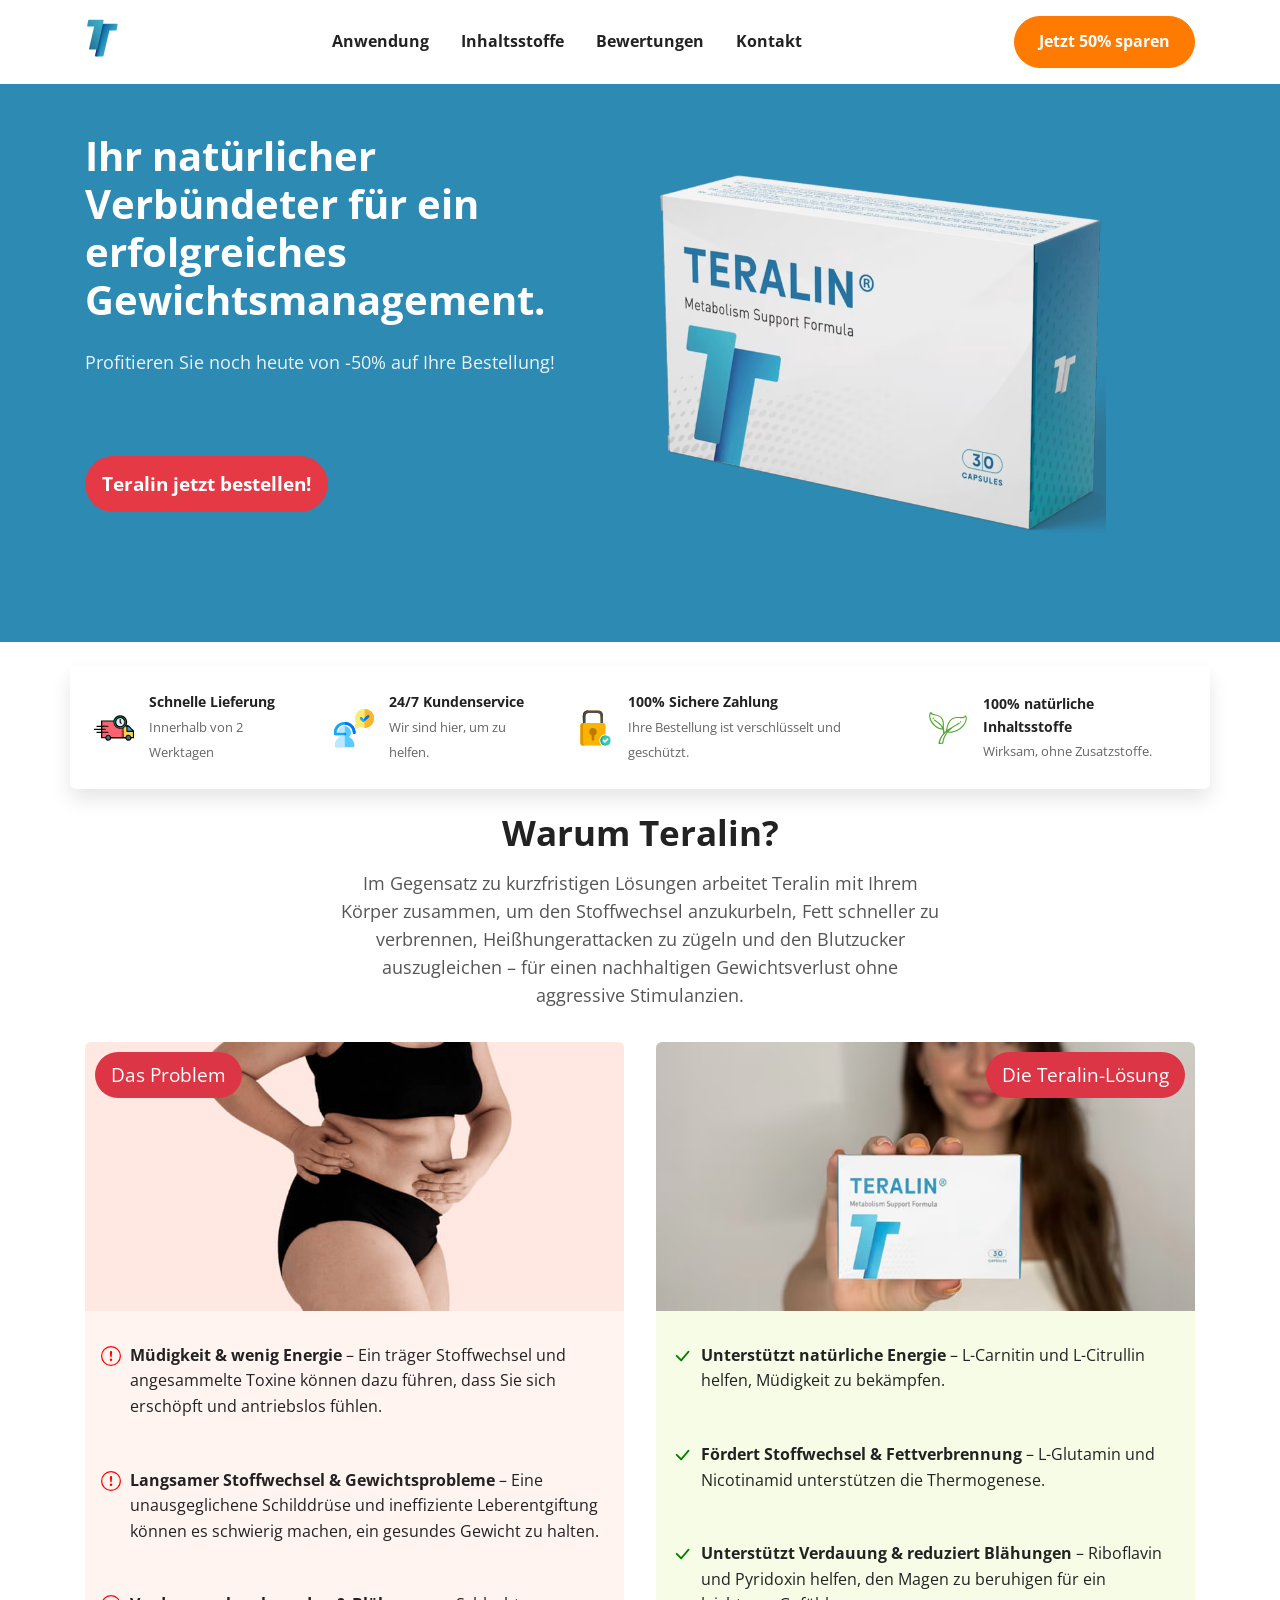
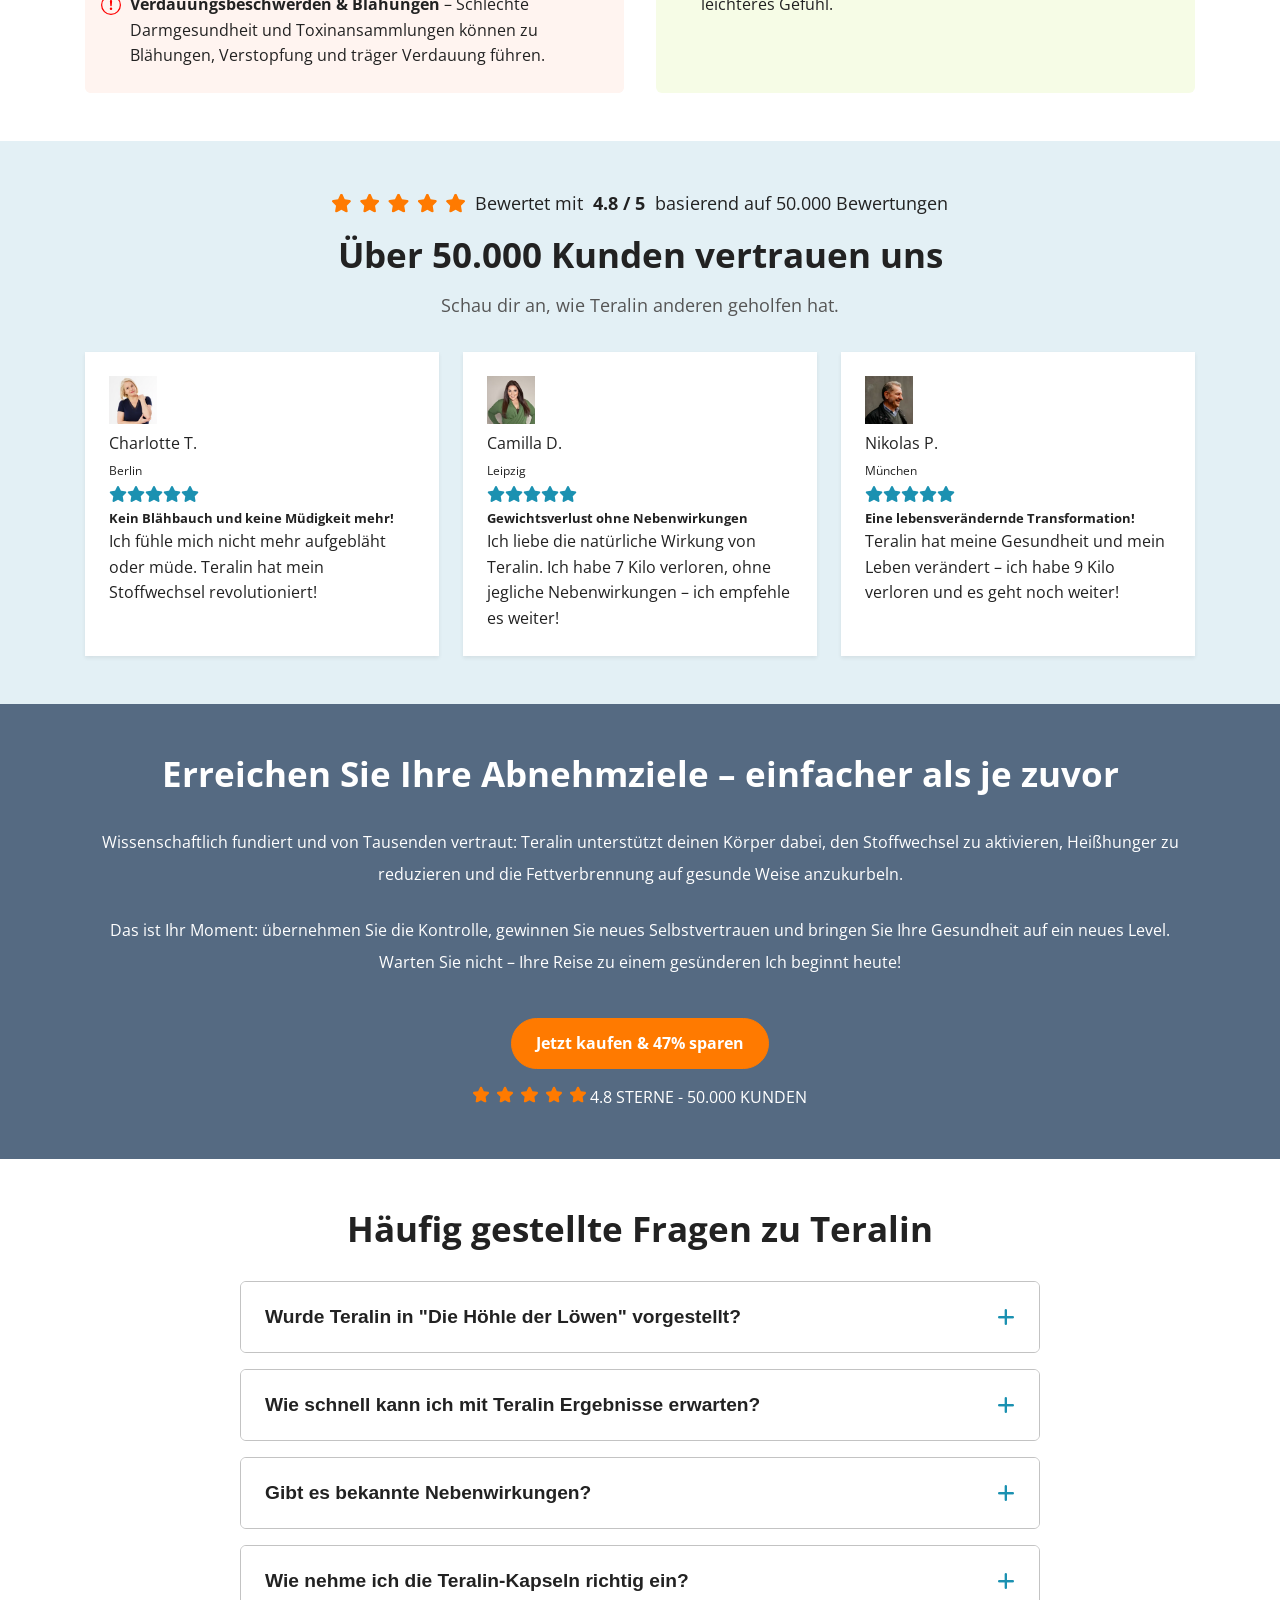
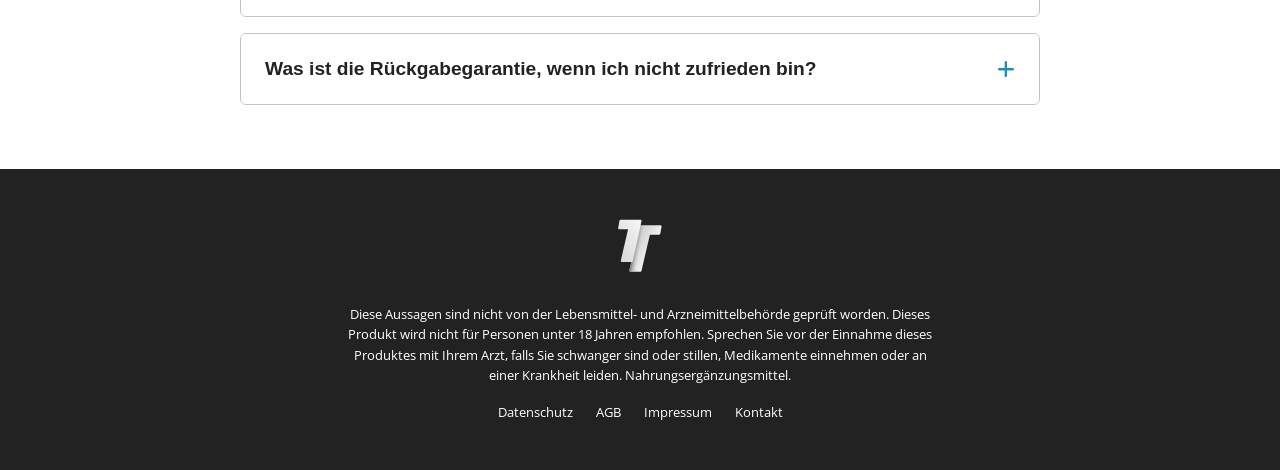
==== commit 5fa83324: "Remove reference to bg-comp.jpg — never existed on the origin and was never archived; section backgr" ====
--- a/index_old.html
+++ b/index_old.html
@@ -125,7 +125,7 @@
             </div>
         </section>
         
-        <section class="final-cta-section" style="background-image: url(images/bg-comp.jpg)">
+        <section class="final-cta-section">
             <div class="container">
                 <h2 class="text-white mb-4">Erreichen Sie Ihre Abnehmziele – einfacher als je zuvor</h2>
                 <p>Wissenschaftlich fundiert und von Tausenden vertraut: Teralin unterstützt deinen Körper dabei, den Stoffwechsel zu aktivieren, Heißhunger zu reduzieren und die Fettverbrennung auf gesunde Weise anzukurbeln.</p>
